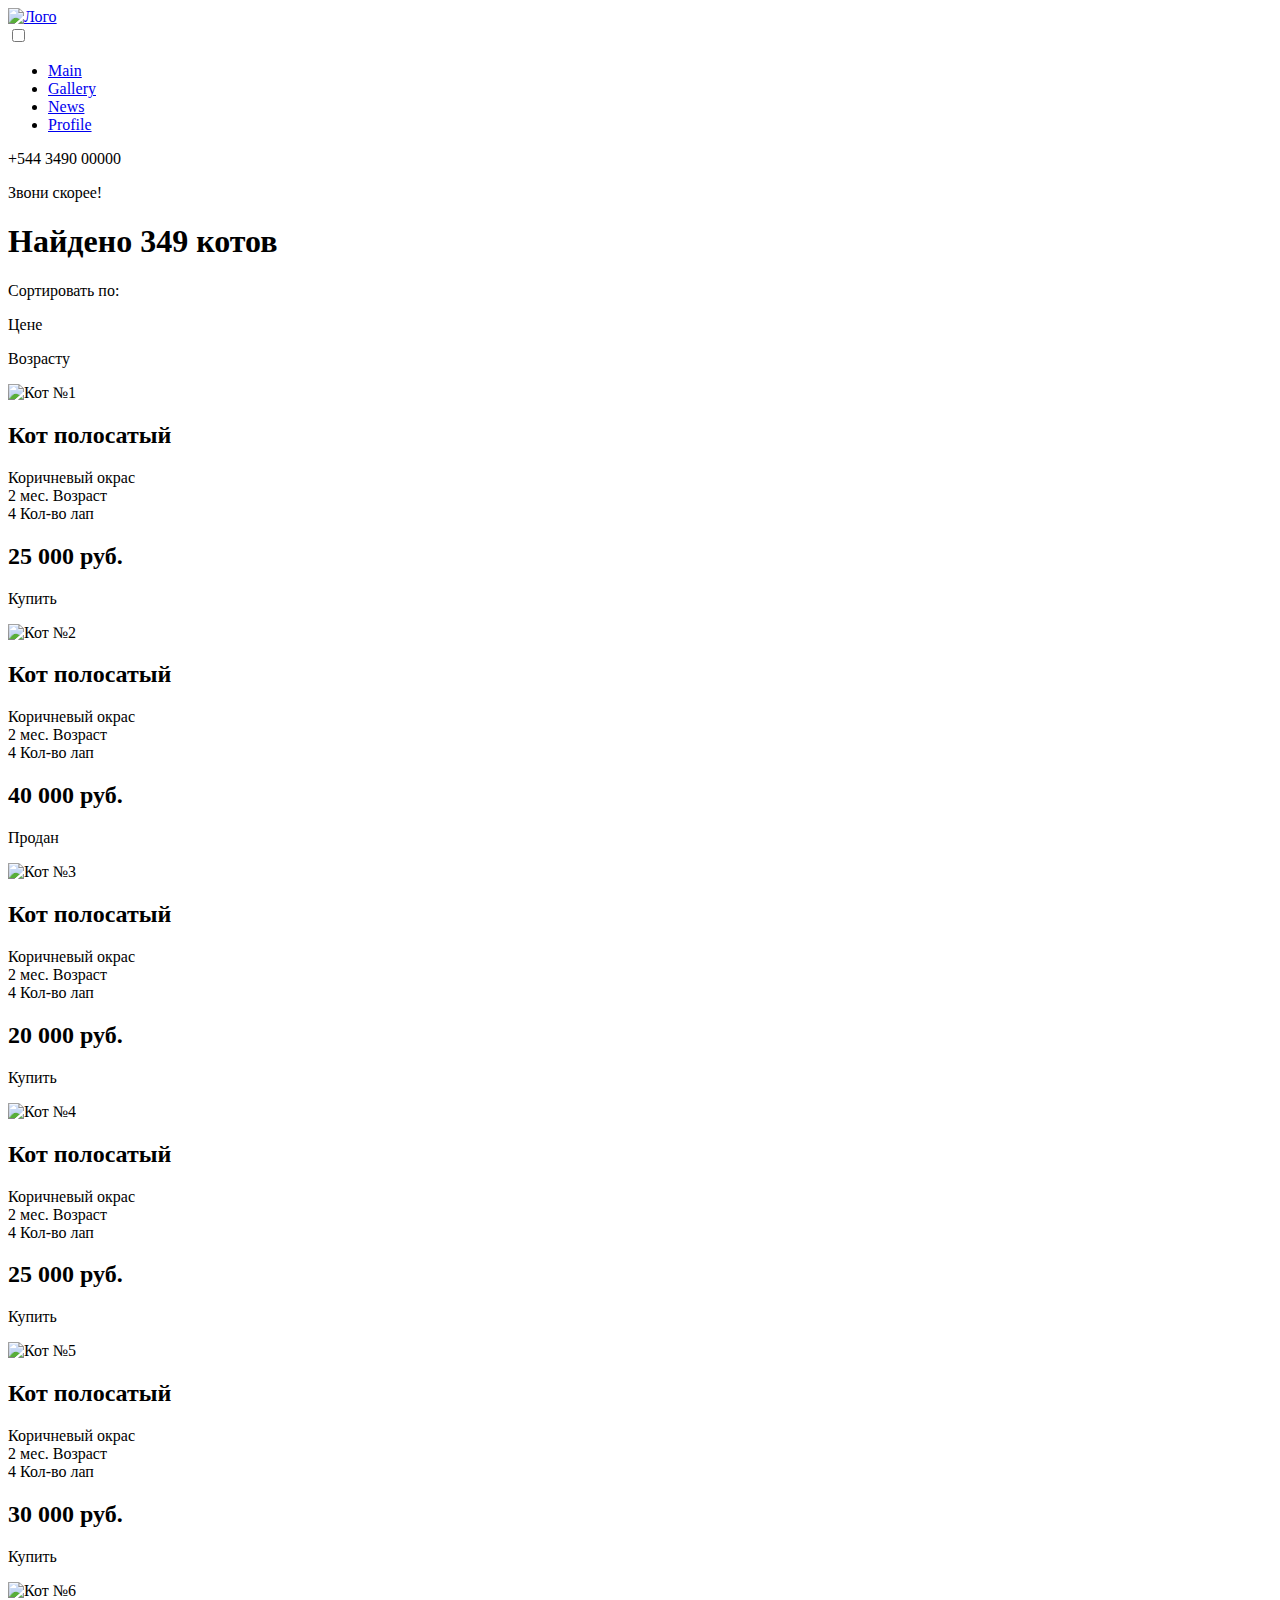
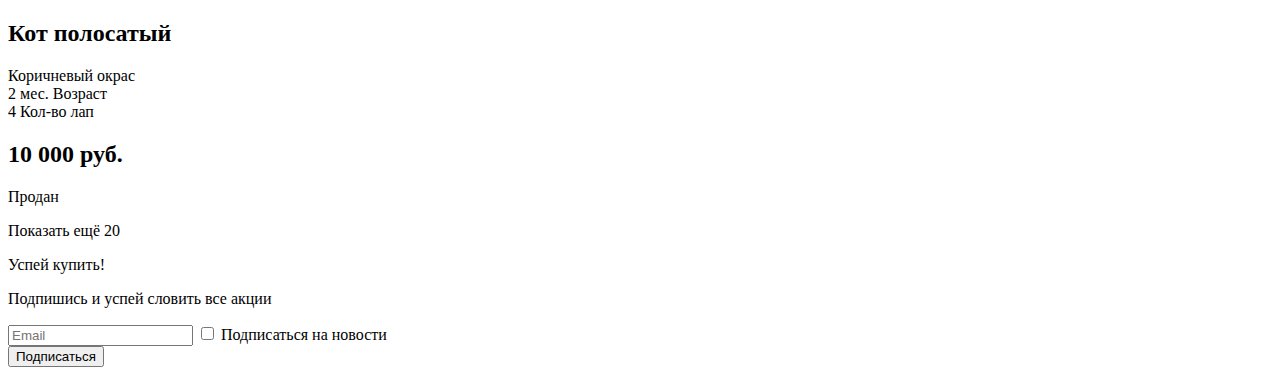
==== alef_test/index.html @ fe32ec83 "Feat: added new test project alef__test" ====
<!DOCTYPE html>
<html lang="en">
<head>
  <meta charset="UTF-8">
  <meta name="viewport" content="width=device-width, initial-scale=1.0, maximum-scale=1.0, user-scalable=0">
  <link rel="stylesheet" href="/css/reset.css">
  <link rel="stylesheet" href="/css/styles.css">
  <link href="https://fonts.googleapis.com/css2?family=Montserrat:wght@400;700&display=swap" rel="stylesheet">
  <title>Alef Test</title>
</head>
<body>
  <div class="container">
    <!----------------------- < Header > ------------------------>
    <header class="header">
      <div class="wrap">
        <!----------------------- < Header-top > ------------------------>
        <div class="header__top">
          <div class="logo">
            <a href="#" class="logo__url">
              <img src="/img/logo.svg" alt="Лого" class="logo__img">
            </a>
          </div>
          <!----------------------- < Меню > ------------------------>
          <nav class="menu">
            <!----------------------- < Бургер-меню > ------------------------>
            <input id="menu__toggle" type="checkbox" />
            <label class="menu__btn" for="menu__toggle">
              <span></span>
            </label>
            <!----------------------- </ Бургер-меню> ------------------------>
            <ul class="menu__list">
              <li><a href="#" class="menu__link">Main</a></li>
              <li><a href="#" class="menu__link">Gallery</a></li>
              <li><a href="#" class="menu__link">News</a></li>
              <li><a href="#" class="menu__link">Profile</a></li>
            </ul>
          </nav>
          <!----------------------- </ Меню > ------------------------>
          <!----------------------- < Блок с телефоном > ------------------------>
          <div class="phone">
            <p class="phone__number">+544 3490 00000</p>
            <p class="phone__title">Звони скорее!</p>
          </div>
          <!----------------------- </ Блок с телефоном > ------------------------>
        </div>
        <!----------------------- </ Header-top > ------------------------>
        <!----------------------- < Header-bottom > ------------------------>
        <div class="header__bottom">
          <h1 class="header__title">Найдено 349 котов</h1>
        </div>
        <!----------------------- </ Header-bottom > ------------------------>
      </div>
    </header>
    <!----------------------- </ Header > ------------------------>



    <!----------------------- < Main > ------------------------>
    <main class="main">
      <div class="wrap">
        <section class="section__main">
          <!----------------------- < Сортировка карточек > ------------------------>
          <div class="sort">
            <p class="sort__title">Сортировать по:</p>
            <p class="sort__price">Цене</p>
            <p class="sort__age">Возрасту</p>
          </div>
          <!----------------------- </ Сортировка карточек > ------------------------>
          <!----------------------- < Карточки - досье на котов > ------------------------>
          <div class="cards">
            <!----------------------- < Досье на кота №1 > ------------------------>
            <div class="cards__item">
              <div class="cards__content">
                <!----------------------- < Фото кота > ------------------------>
                <div class="cards__img cards__img_discount cards__img_selected">
                  <img src="/img/cat-1.png" alt="Кот №1" class="cards__img_1">
                </div>
                <!----------------------- </ Фото кота > ------------------------>
                <!----------------------- < Инфо о коте > ------------------------>
                <div class="cards__info">
                  <!----------------------- < Заголовок досье > ------------------------>
                  <div class="cards__title">
                    <h2>Кот полосатый</h2>
                  </div>
                  <!----------------------- </ Заголовок досье > ------------------------>
                  <!----------------------- < Характеристики кота > ------------------------>
                  <div class="feat">
                    <div class="feat__main">
                      <span class="feat__color">Коричневый</span>
                      <span class="feat__type-color">окрас</span>
                    </div>

                    <div class="feat__years">
                      <span class="feat__age">2 мес.</span>
                      <span class="feat__type-age">Возраст</span>
                    </div>

                    <div class="feat__feet">
                      <span class="feat__number">4</span>
                      <span class="feat__type-feet">Кол-во лап</span>
                    </div>
                  </div>
                  <!----------------------- </ Характеристики кота > ------------------------>
                  <!----------------------- < Сумма выкупа > ------------------------>
                  <div class="cards__price">
                    <h2 class="cards__price_value">25 000 руб.</h2>
                  </div>
                  <!----------------------- </ Сумма выкупа > ------------------------>
                </div>
                <!----------------------- </ Инфо о коте > ------------------------>
              </div>
              <!----------------------- < Кнопка "Выкупить" > ------------------------>
              <div class="cards__buy">
                <p class="cards__btn_buy">Купить</p>
              </div>
              <!----------------------- </ Кнопка "Выкупить > ------------------------>
            </div>
            <!----------------------- </ Досье на кота №1 > ------------------------>



            <!----------------------- < Досье на кота №2 > ------------------------>
            <div class="cards__item">
              <div class="cards__content">
                <!----------------------- < Фото кота > ------------------------>
                <div class="cards__img cards__img_unselected">
                  <img src="/img/cat-2.png" alt="Кот №2" class="cards__img_1">
                </div>
                <!----------------------- </ Фото кота > ------------------------>
                <!----------------------- < Инфо о коте > ------------------------>
                <div class="cards__info">
                  <!----------------------- < Заголовок досье > ------------------------>
                  <div class="cards__title">
                    <h2>Кот полосатый</h2>
                  </div>
                  <!----------------------- </ Заголовок досье > ------------------------>
                  <!----------------------- < Характеристики кота > ------------------------>
                  <div class="feat">
                    <div class="feat__main">
                      <span class="feat__color">Коричневый</span>
                      <span class="feat__type-color">окрас</span>
                    </div>

                    <div class="feat__years">
                      <span class="feat__age">2 мес.</span>
                      <span class="feat__type-age">Возраст</span>
                    </div>

                    <div class="feat__feet">
                      <span class="feat__number">4</span>
                      <span class="feat__type-feet">Кол-во лап</span>
                    </div>
                  </div>
                  <!----------------------- </ Характеристики кота > ------------------------>
                  <!----------------------- < Сумма выкупа > ------------------------>
                  <div class="cards__price">
                    <h2 class="cards__price_value">40 000 руб.</h2>
                  </div>
                  <!----------------------- </ Сумма выкупа > ------------------------>
                </div>
                <!----------------------- </ Инфо о коте > ------------------------>
              </div>
              <!----------------------- < Кнопка "Выкупить" > ------------------------>
              <div class="cards__buy cards__buy_sold">
                <p class="cards__btn_buy">Продан</p>
              </div>
              <!----------------------- </ Кнопка "Выкупить > ------------------------>
            </div>
            <!----------------------- </ Досье на кота №2 > ------------------------>



            <!----------------------- < Досье на кота №3 > ------------------------>
            <div class="cards__item">
              <div class="cards__content">
                <!----------------------- < Фото кота > ------------------------>
                <div class="cards__img cards__img_selected">
                  <img src="/img/cat-3.png" alt="Кот №3" class="cards__img_1">
                </div>
                <!----------------------- </ Фото кота > ------------------------>
                <!----------------------- < Инфо о коте > ------------------------>
                <div class="cards__info">
                  <!----------------------- < Заголовок досье > ------------------------>
                  <div class="cards__title">
                    <h2>Кот полосатый</h2>
                  </div>
                  <!----------------------- </ Заголовок досье > ------------------------>
                  <!----------------------- < Характеристики кота > ------------------------>
                  <div class="feat">
                    <div class="feat__main">
                      <span class="feat__color">Коричневый</span>
                      <span class="feat__type-color">окрас</span>
                    </div>

                    <div class="feat__years">
                      <span class="feat__age">2 мес.</span>
                      <span class="feat__type-age">Возраст</span>
                    </div>

                    <div class="feat__feet">
                      <span class="feat__number">4</span>
                      <span class="feat__type-feet">Кол-во лап</span>
                    </div>
                  </div>
                  <!----------------------- </ Характеристики кота > ------------------------>
                  <!----------------------- < Сумма выкупа > ------------------------>
                  <div class="cards__price">
                    <h2 class="cards__price_value">20 000 руб.</h2>
                  </div>
                  <!----------------------- </ Сумма выкупа > ------------------------>
                </div>
                <!----------------------- </ Инфо о коте > ------------------------>
              </div>
              <!----------------------- < Кнопка "Выкупить" > ------------------------>
              <div class="cards__buy">
                <p class="cards__btn_buy">Купить</p>
              </div>
              <!----------------------- </ Кнопка "Выкупить > ------------------------>
            </div>
            <!----------------------- </ Досье на кота №3 > ------------------------>



            <!----------------------- < Досье на кота №4 > ------------------------>
            <div class="cards__item">
              <div class="cards__content">
                <!----------------------- < Фото кота > ------------------------>
                <div class="cards__img cards__img_selected">
                  <img src="/img/cat-4.png" alt="Кот №4" class="cards__img_1">
                </div>
                <!----------------------- </ Фото кота > ------------------------>
                <!----------------------- < Инфо о коте > ------------------------>
                <div class="cards__info">
                  <!----------------------- < Заголовок досье > ------------------------>
                  <div class="cards__title">
                    <h2>Кот полосатый</h2>
                  </div>
                  <!----------------------- </ Заголовок досье > ------------------------>
                  <!----------------------- < Характеристики кота > ------------------------>
                  <div class="feat">
                    <div class="feat__main">
                      <span class="feat__color">Коричневый</span>
                      <span class="feat__type-color">окрас</span>
                    </div>

                    <div class="feat__years">
                      <span class="feat__age">2 мес.</span>
                      <span class="feat__type-age">Возраст</span>
                    </div>

                    <div class="feat__feet">
                      <span class="feat__number">4</span>
                      <span class="feat__type-feet">Кол-во лап</span>
                    </div>
                  </div>
                  <!----------------------- </ Характеристики кота > ------------------------>
                  <!----------------------- < Сумма выкупа > ------------------------>
                  <div class="cards__price">
                    <h2 class="cards__price_value">25 000 руб.</h2>
                  </div>
                  <!----------------------- </ Сумма выкупа > ------------------------>
                </div>
                <!----------------------- </ Инфо о коте > ------------------------>
              </div>
              <!----------------------- < Кнопка "Выкупить" > ------------------------>
              <div class="cards__buy">
                <p class="cards__btn_buy">Купить</p>
              </div>
              <!----------------------- </ Кнопка "Выкупить > ------------------------>
            </div>
            <!----------------------- </ Досье на кота №4 > ------------------------>



            <!----------------------- < Досье на кота №5 > ------------------------>
            <div class="cards__item">
              <div class="cards__content">
                <!----------------------- < Фото кота > ------------------------>
                <div class="cards__img cards__img_discount cards__img_unselected">
                  <img src="/img/cat-5.png" alt="Кот №5" class="cards__img_1">
                </div>
                <!----------------------- </ Фото кота > ------------------------>
                <!----------------------- < Инфо о коте > ------------------------>
                <div class="cards__info">
                  <!----------------------- < Заголовок досье > ------------------------>
                  <div class="cards__title">
                    <h2>Кот полосатый</h2>
                  </div>
                  <!----------------------- </ Заголовок досье > ------------------------>
                  <!----------------------- < Характеристики кота > ------------------------>
                  <div class="feat">
                    <div class="feat__main">
                      <span class="feat__color">Коричневый</span>
                      <span class="feat__type-color">окрас</span>
                    </div>

                    <div class="feat__years">
                      <span class="feat__age">2 мес.</span>
                      <span class="feat__type-age">Возраст</span>
                    </div>

                    <div class="feat__feet">
                      <span class="feat__number">4</span>
                      <span class="feat__type-feet">Кол-во лап</span>
                    </div>
                  </div>
                  <!----------------------- </ Характеристики кота > ------------------------>
                  <!----------------------- < Сумма выкупа > ------------------------>
                  <div class="cards__price">
                    <h2 class="cards__price_value">30 000 руб.</h2>
                  </div>
                  <!----------------------- </ Сумма выкупа > ------------------------>
                </div>
                <!----------------------- </ Инфо о коте > ------------------------>
              </div>
              <!----------------------- < Кнопка "Выкупить" > ------------------------>
              <div class="cards__buy">
                <p class="cards__btn_buy">Купить</p>
              </div>
              <!----------------------- </ Кнопка "Выкупить > ------------------------>
            </div>
            <!----------------------- </ Досье на кота №5 > ------------------------>



            <!----------------------- < Досье на кота №6 > ------------------------>
            <div class="cards__item">
              <div class="cards__content">
                <!----------------------- < Фото кота > ------------------------>
                <div class="cards__img cards__img_unselected">
                  <img src="/img/cat-6.png" alt="Кот №6" class="cards__img_1">
                </div>
                <!----------------------- </ Фото кота > ------------------------>
                <!----------------------- < Инфо о коте > ------------------------>
                <div class="cards__info">
                  <!----------------------- < Заголовок досье > ------------------------>
                  <div class="cards__title">
                    <h2>Кот полосатый</h2>
                  </div>
                  <!----------------------- </ Заголовок досье > ------------------------>
                  <!----------------------- < Характеристики кота > ------------------------>
                  <div class="feat">
                    <div class="feat__main">
                      <span class="feat__color">Коричневый</span>
                      <span class="feat__type-color">окрас</span>
                    </div>

                    <div class="feat__years">
                      <span class="feat__age">2 мес.</span>
                      <span class="feat__type-age">Возраст</span>
                    </div>

                    <div class="feat__feet">
                      <span class="feat__number">4</span>
                      <span class="feat__type-feet">Кол-во лап</span>
                    </div>
                  </div>
                  <!----------------------- </ Характеристики кота > ------------------------>
                  <!----------------------- < Сумма выкупа > ------------------------>
                  <div class="cards__price">
                    <h2 class="cards__price_value">10 000 руб.</h2>
                  </div>
                  <!----------------------- </ Сумма выкупа > ------------------------>
                </div>
                <!----------------------- </ Инфо о коте > ------------------------>
              </div>
              <!----------------------- < Кнопка "Выкупить" > ------------------------>
              <div class="cards__buy cards__buy_sold">
                <p class="cards__btn_buy">Продан</p>
              </div>
              <!----------------------- </ Кнопка "Выкупить > ------------------------>
            </div>
            <!----------------------- </ Досье на кота №6 > ------------------------>
          </div>
          <!----------------------- </ Карточки - досье на котов > ------------------------>
          <!----------------------- < Кнопка "Показать ещё 20" > ------------------------>
          <div class="cards__show">
            <span class="cards__show_more btn">Показать ещё 20</span>
          </div>
          <!----------------------- </ Кнопка "Показать ещё 20" > ------------------------>
        </section>
      </div>
    </main>
    <!----------------------- </ Main > ------------------------>



    <!----------------------- < Footer > ------------------------>
    <footer class="footer">
      <div class="wrap">
        <div class="footer__main">
          <!----------------------- < Текстовка футера > ------------------------>
          <div class="footer__text">
            <p class="footer__title">Успей купить!</p>
            <p class="footer__subtitle">Подпишись и успей словить все акции</p>
          </div>
          <!----------------------- </ Текстовка футера > ------------------------>

          <!----------------------- < Подписка > ------------------------>
          <div class="footer__subscribe">
            <!----------------------- < Форма подписки > ------------------------>
            <form class="footer__email">
              <!----------------------- < Поле ввода email > ------------------------>
              <div class="email__field">
                <input type="email" class="email__input btn" maxlength="100" pattern="^([0-9a-zA-Z]([-.\w]*[0-9a-zA-Z])*@([0-9a-zA-Z][-\w]*[0-9a-zA-Z]\.)+[a-zA-Z]{2,9})$" placeholder="Email" required >
                <!----------------------- < Подписаться на новости - checkbox > ------------------------>
                <input type="checkbox" class="email__field_input" name="checkbox_subscribe" id="checkbox_subscribe">
                <label for="checkbox_subscribe" class="email__field_label">Подписаться на новости</label>
                <!----------------------- </ Подписаться на новости - checkbox > ------------------------>
              </div>
              <!----------------------- </ Поле ввода email > ------------------------>
              <!----------------------- < Кнопка подписки > ------------------------>
              <div class="footer__button">
                <input type="submit" class="footer__button_subscribe btn" value="Подписаться">
              </div>
              <!----------------------- </ Кнопка подписки > ------------------------>
            </form>
            <!----------------------- </ Форма подписки > ------------------------>
          </div>
          <!----------------------- </ Подписка > ------------------------>
        </div>
      </div>
    </footer>
    <!----------------------- </ Footer > ------------------------>

    <!----------------------- < Кнопка наверх > ------------------------>
    <div class="scrollup"></div>
    <!----------------------- </ Кнопка наверх > ------------------------>
  </div>

  <script src="/script.js"></script>
</body>
</html>
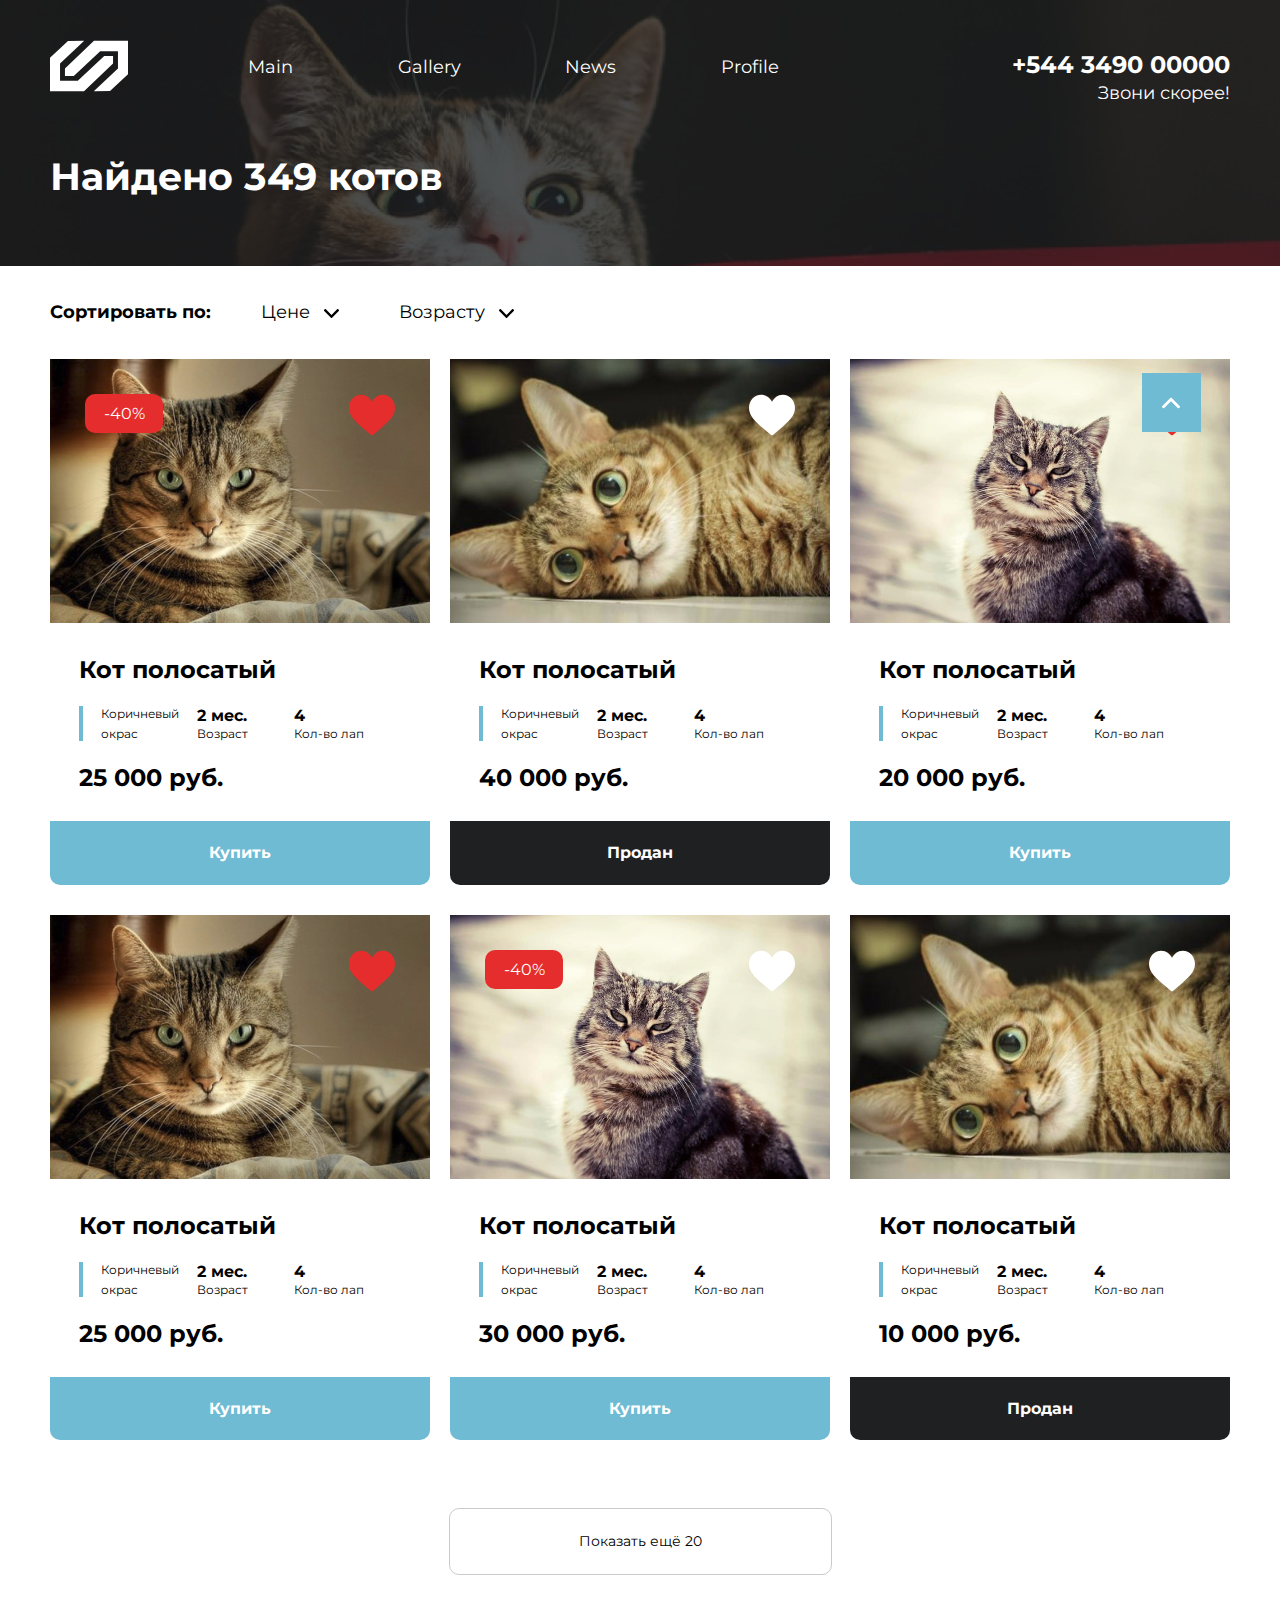
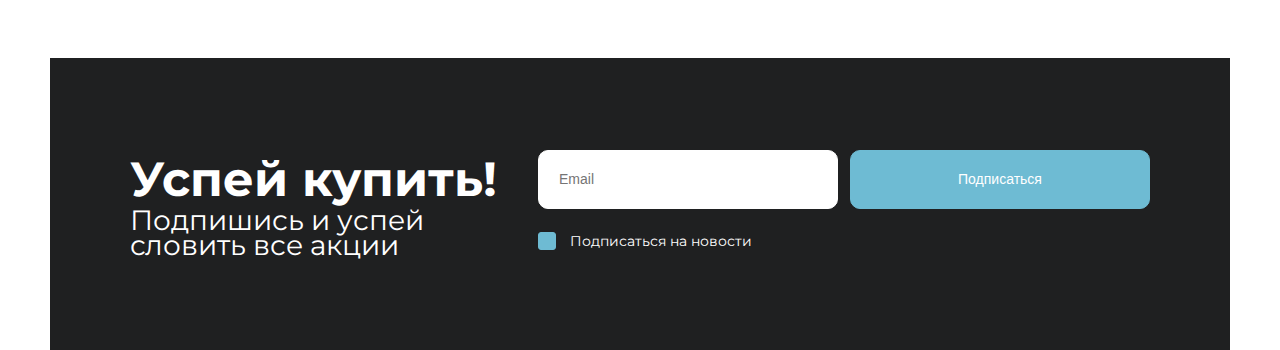
==== commit 0f7ac9a5: "Fix: changed paths in html and css in alef_test" ====
--- a/alef_test/index.html
+++ b/alef_test/index.html
@@ -1,10 +1,10 @@
 <!DOCTYPE html>
-<html lang="en">
+<html lang="ru">
 <head>
   <meta charset="UTF-8">
-  <meta name="viewport" content="width=device-width, initial-scale=1.0, maximum-scale=1.0, user-scalable=0">
-  <link rel="stylesheet" href="/css/reset.css">
-  <link rel="stylesheet" href="/css/styles.css">
+  <meta name="viewport" content="width=device-width, initial-scale=1.0">
+  <link rel="stylesheet" href="./css/reset.css">
+  <link rel="stylesheet" href="./css/styles.css">
   <link href="https://fonts.googleapis.com/css2?family=Montserrat:wght@400;700&display=swap" rel="stylesheet">
   <title>Alef Test</title>
 </head>
@@ -17,7 +17,7 @@
         <div class="header__top">
           <div class="logo">
             <a href="#" class="logo__url">
-              <img src="/img/logo.svg" alt="Лого" class="logo__img">
+              <img src="./img/logo.svg" alt="Лого" class="logo__img">
             </a>
           </div>
           <!----------------------- < Меню > ------------------------>
@@ -73,7 +73,7 @@
               <div class="cards__content">
                 <!----------------------- < Фото кота > ------------------------>
                 <div class="cards__img cards__img_discount cards__img_selected">
-                  <img src="/img/cat-1.png" alt="Кот №1" class="cards__img_1">
+                  <img src="./img/cat-1.png" alt="Кот №1" class="cards__img_1">
                 </div>
                 <!----------------------- </ Фото кота > ------------------------>
                 <!----------------------- < Инфо о коте > ------------------------>
@@ -124,7 +124,7 @@
               <div class="cards__content">
                 <!----------------------- < Фото кота > ------------------------>
                 <div class="cards__img cards__img_unselected">
-                  <img src="/img/cat-2.png" alt="Кот №2" class="cards__img_1">
+                  <img src="./img/cat-2.png" alt="Кот №2" class="cards__img_1">
                 </div>
                 <!----------------------- </ Фото кота > ------------------------>
                 <!----------------------- < Инфо о коте > ------------------------>
@@ -175,7 +175,7 @@
               <div class="cards__content">
                 <!----------------------- < Фото кота > ------------------------>
                 <div class="cards__img cards__img_selected">
-                  <img src="/img/cat-3.png" alt="Кот №3" class="cards__img_1">
+                  <img src="./img/cat-3.png" alt="Кот №3" class="cards__img_1">
                 </div>
                 <!----------------------- </ Фото кота > ------------------------>
                 <!----------------------- < Инфо о коте > ------------------------>
@@ -226,7 +226,7 @@
               <div class="cards__content">
                 <!----------------------- < Фото кота > ------------------------>
                 <div class="cards__img cards__img_selected">
-                  <img src="/img/cat-4.png" alt="Кот №4" class="cards__img_1">
+                  <img src="./img/cat-4.png" alt="Кот №4" class="cards__img_1">
                 </div>
                 <!----------------------- </ Фото кота > ------------------------>
                 <!----------------------- < Инфо о коте > ------------------------>
@@ -277,7 +277,7 @@
               <div class="cards__content">
                 <!----------------------- < Фото кота > ------------------------>
                 <div class="cards__img cards__img_discount cards__img_unselected">
-                  <img src="/img/cat-5.png" alt="Кот №5" class="cards__img_1">
+                  <img src="./img/cat-5.png" alt="Кот №5" class="cards__img_1">
                 </div>
                 <!----------------------- </ Фото кота > ------------------------>
                 <!----------------------- < Инфо о коте > ------------------------>
@@ -328,7 +328,7 @@
               <div class="cards__content">
                 <!----------------------- < Фото кота > ------------------------>
                 <div class="cards__img cards__img_unselected">
-                  <img src="/img/cat-6.png" alt="Кот №6" class="cards__img_1">
+                  <img src="./img/cat-6.png" alt="Кот №6" class="cards__img_1">
                 </div>
                 <!----------------------- </ Фото кота > ------------------------>
                 <!----------------------- < Инфо о коте > ------------------------>
@@ -428,6 +428,6 @@
     <!----------------------- </ Кнопка наверх > ------------------------>
   </div>
 
-  <script src="/script.js"></script>
+  <script src="./script.js"></script>
 </body>
 </html>--- a/alef_test/css/styles.css
+++ b/alef_test/css/styles.css
@@ -0,0 +1,1241 @@
+*, *::before, *::after {
+  margin: 0;
+  padding: 0;
+  -webkit-box-sizing: border-box;
+          box-sizing: border-box;
+}
+
+body {
+  font-family: "Montserrat", Helvetica, sans-serif;
+  font-weight: 400;
+  position: relative;
+}
+
+a {
+  text-decoration: none;
+}
+
+img {
+  max-width: 100%;
+}
+
+h2 {
+  font-weight: 700;
+  line-height: 29px;
+  font-size: 24px;
+}
+
+@media (max-width: 480px) {
+  h2 {
+    font-size: 18px;
+  }
+}
+
+@media (max-width: 340px) {
+  h2 {
+    font-size: 14px;
+  }
+}
+
+.btn {
+  border-radius: 10px;
+  line-height: 17px;
+  font-size: 14px;
+}
+
+@media (max-width: 340px) {
+  .btn {
+    border-radius: 5px;
+  }
+}
+
+.container, .wrap, .cards__info {
+  margin: 0 auto;
+}
+
+.feat__main, .feat__years, .feat__feet {
+  -webkit-box-flex: 0;
+      -ms-flex: 0 1 30%;
+          flex: 0 1 30%;
+}
+
+.container {
+  max-width: 1280px;
+}
+
+.wrap {
+  max-width: 1180px;
+}
+
+@media (max-width: 1200px) {
+  .wrap {
+    max-width: 850px;
+  }
+}
+
+@media (max-width: 900px) {
+  .wrap {
+    max-width: 600px;
+  }
+}
+
+@media (max-width: 630px) {
+  .wrap {
+    max-width: 400px;
+  }
+}
+
+@media (max-width: 480px) {
+  .wrap {
+    max-width: 300px;
+  }
+}
+
+@media (max-width: 340px) {
+  .wrap {
+    max-width: 250px;
+  }
+}
+
+@media (max-width: 280px) {
+  .wrap {
+    max-width: 200px;
+  }
+}
+
+.header {
+  color: #fff;
+  background: url("../img/header.png") no-repeat top center;
+  background-size: cover;
+  position: relative;
+}
+
+.header .wrap {
+  position: relative;
+  z-index: 3;
+}
+
+.header__top {
+  padding-top: 40px;
+  display: -webkit-box;
+  display: -ms-flexbox;
+  display: flex;
+  -ms-flex-wrap: wrap;
+      flex-wrap: wrap;
+  margin-bottom: 50px;
+}
+
+.header__top .menu {
+  font-size: 18px;
+  -webkit-box-flex: 0;
+      -ms-flex: 0 1 45%;
+          flex: 0 1 45%;
+  margin-left: 120px;
+  position: relative;
+}
+
+@media (max-width: 900px) {
+  .header__top .menu {
+    margin-left: auto;
+  }
+}
+
+.header__top .menu #menu__toggle {
+  opacity: 0;
+}
+
+.header__top .menu #menu__toggle:checked ~ .menu__btn > span {
+  -webkit-transform: rotate(45deg);
+          transform: rotate(45deg);
+}
+
+.header__top .menu #menu__toggle:checked ~ .menu__btn > span::before {
+  top: 0;
+  -webkit-transform: rotate(0);
+          transform: rotate(0);
+}
+
+.header__top .menu #menu__toggle:checked ~ .menu__btn > span::after {
+  top: 0;
+  -webkit-transform: rotate(90deg);
+          transform: rotate(90deg);
+}
+
+.header__top .menu #menu__toggle:checked ~ .menu__list {
+  right: 0;
+}
+
+.header__top .menu__btn {
+  display: none;
+  -webkit-box-align: center;
+      -ms-flex-align: center;
+          align-items: center;
+  position: fixed;
+  top: 30px;
+  right: 30px;
+  width: 26px;
+  height: 26px;
+  cursor: pointer;
+  z-index: 1;
+}
+
+@media (max-width: 900px) {
+  .header__top .menu__btn {
+    display: -webkit-box;
+    display: -ms-flexbox;
+    display: flex;
+  }
+}
+
+.header__top .menu__btn > span,
+.header__top .menu__btn > span::before,
+.header__top .menu__btn > span::after {
+  display: block;
+  position: absolute;
+  width: 100%;
+  height: 2px;
+  background-color: #fff;
+  -webkit-transition-duration: .25s;
+          transition-duration: .25s;
+}
+
+.header__top .menu__btn > span::before {
+  content: '';
+  top: -8px;
+}
+
+.header__top .menu__btn > span::after {
+  content: '';
+  top: 8px;
+}
+
+.header__top .menu__list {
+  display: -webkit-box;
+  display: -ms-flexbox;
+  display: flex;
+  -webkit-box-pack: justify;
+      -ms-flex-pack: justify;
+          justify-content: space-between;
+}
+
+@media (max-width: 900px) {
+  .header__top .menu__list {
+    -webkit-box-orient: vertical;
+    -webkit-box-direction: normal;
+        -ms-flex-direction: column;
+            flex-direction: column;
+    -webkit-box-pack: start;
+        -ms-flex-pack: start;
+            justify-content: start;
+    text-align: center;
+    position: fixed;
+    top: 0;
+    right: -100%;
+    width: 100%;
+    height: 100%;
+    margin: 0 auto;
+    padding: 80px 0;
+    background-color: #1F2021;
+    -webkit-box-shadow: 1px 0px 6px rgba(0, 0, 0, 0.2);
+            box-shadow: 1px 0px 6px rgba(0, 0, 0, 0.2);
+    -webkit-transition-duration: .25s;
+            transition-duration: .25s;
+  }
+}
+
+@media (max-width: 900px) {
+  .header__top .menu__link {
+    display: block;
+    padding: 24px;
+    color: #fff;
+    font-size: 20px;
+    font-weight: 600;
+    text-decoration: none;
+    -webkit-transition-duration: .25s;
+            transition-duration: .25s;
+  }
+}
+
+.header__top .menu__link:hover {
+  color: #000;
+  background-color: #CFD8DC;
+}
+
+.header__top .phone {
+  margin-left: auto;
+  text-align: right;
+  padding-top: 10px;
+}
+
+@media (max-width: 900px) {
+  .header__top .phone {
+    margin-left: 0;
+  }
+}
+
+@media (max-width: 767px) {
+  .header__top .phone {
+    position: absolute;
+    top: 70%;
+    left: 0;
+    z-index: -1;
+  }
+}
+
+.header__top .phone__number {
+  font-weight: 700;
+  font-size: 24px;
+  line-height: 29px;
+  margin-bottom: 3px;
+}
+
+@media (max-width: 767px) {
+  .header__top .phone__number {
+    font-size: 18px;
+    line-height: 16px;
+  }
+}
+
+@media (max-width: 340px) {
+  .header__top .phone__number {
+    font-size: 16px;
+  }
+}
+
+.header__top .phone__title {
+  font-size: 18px;
+  line-height: 22px;
+}
+
+@media (max-width: 767px) {
+  .header__top .phone__title {
+    font-size: 12px;
+  }
+}
+
+@media (max-width: 767px) {
+  .header__top {
+    margin-bottom: 20px;
+  }
+}
+
+.header__bottom {
+  font-weight: 700;
+  font-size: 38px;
+  line-height: 46px;
+  padding-bottom: 66px;
+}
+
+@media (max-width: 767px) {
+  .header__bottom {
+    font-size: 24px;
+    line-height: 23px;
+  }
+}
+
+@media (max-width: 340px) {
+  .header__bottom {
+    font-size: 20px;
+  }
+}
+
+@media (max-width: 280px) {
+  .header__bottom {
+    font-size: 18px;
+    line-height: 14px;
+  }
+}
+
+.header::before {
+  content: '';
+  display: block;
+  position: absolute;
+  width: 100%;
+  height: 100%;
+  top: 0;
+  left: 0;
+  background: url("../img/header_background.png") no-repeat top center;
+  background-size: cover;
+  z-index: 1;
+}
+
+.section__main {
+  margin-bottom: 83px;
+}
+
+.cards {
+  display: -webkit-box;
+  display: -ms-flexbox;
+  display: flex;
+  -ms-flex-wrap: wrap;
+      flex-wrap: wrap;
+  -webkit-box-pack: justify;
+      -ms-flex-pack: justify;
+          justify-content: space-between;
+  margin-bottom: 38px;
+}
+
+.cards__show {
+  display: -webkit-box;
+  display: -ms-flexbox;
+  display: flex;
+  -webkit-box-pack: center;
+      -ms-flex-pack: center;
+          justify-content: center;
+}
+
+.cards__show_more {
+  text-align: center;
+  border: 1px solid #cacaca;
+  padding: 24px 129px;
+  cursor: pointer;
+}
+
+@media (max-width: 480px) {
+  .cards__show_more {
+    padding: 20px 50px;
+  }
+}
+
+@media (max-width: 340px) {
+  .cards__show_more {
+    padding: 14px 20px;
+    font-size: 12px;
+  }
+}
+
+.cards__show_more:hover {
+  color: #6EBBD3;
+}
+
+.cards__show_more:active {
+  color: orangered;
+}
+
+.cards__show_more:visited {
+  color: darkorange;
+}
+
+.cards__item {
+  min-width: 380px;
+  margin-bottom: 30px;
+}
+
+@media (max-width: 900px) {
+  .cards__item {
+    margin: 0 auto 30px;
+  }
+}
+
+@media (max-width: 480px) {
+  .cards__item {
+    min-width: 200px;
+  }
+}
+
+@media (min-width: 342px) {
+  .cards__item {
+    min-width: 300px;
+  }
+}
+
+.cards__content {
+  position: relative;
+}
+
+.cards__img {
+  margin-bottom: 29px;
+  position: relative;
+}
+
+.cards__img_discount {
+  position: relative;
+}
+
+.cards__img_discount:before {
+  content: '-40%';
+  text-align: center;
+  padding: 10px;
+  font-size: 16px;
+  line-height: 19.5px;
+  color: #fff;
+  background-color: #E52D2D;
+  border-radius: 10px;
+  position: absolute;
+  width: 78px;
+  height: 39px;
+  top: 35px;
+  left: 35px;
+}
+
+@media (max-width: 480px) {
+  .cards__img_discount:before {
+    width: 68px;
+    height: 29px;
+    top: 20px;
+    left: 20px;
+    font-size: 12px;
+    line-height: 10px;
+  }
+}
+
+@media (max-width: 340px) {
+  .cards__img_discount:before {
+    width: 48px;
+    height: 19px;
+    line-height: 0px;
+  }
+}
+
+.cards__img_selected:after {
+  content: url("../img/heart.svg");
+  position: absolute;
+  width: 46px;
+  height: 42px;
+  top: 35px;
+  right: 35px;
+  cursor: pointer;
+}
+
+@media (max-width: 480px) {
+  .cards__img_selected:after {
+    content: url("../img/heart-min.svg");
+    width: 36px;
+    height: 32px;
+    top: 20px;
+    right: 20px;
+  }
+}
+
+@media (max-width: 340px) {
+  .cards__img_selected:after {
+    content: url("../img/heart-micro.svg");
+    width: 26px;
+    height: 22px;
+  }
+}
+
+.cards__img_unselected:after {
+  content: url("../img/heart-white.svg");
+  position: absolute;
+  width: 46px;
+  height: 42px;
+  top: 35px;
+  right: 35px;
+  cursor: pointer;
+}
+
+@media (max-width: 480px) {
+  .cards__img_unselected:after {
+    content: url("../img/heart-white-min.svg");
+    width: 36px;
+    height: 32px;
+    top: 20px;
+    right: 20px;
+  }
+}
+
+@media (max-width: 340px) {
+  .cards__img_unselected:after {
+    content: url("../img/heart-white-micro.svg");
+    width: 26px;
+    height: 22px;
+  }
+}
+
+.cards__info {
+  margin: 0 29px;
+}
+
+@media (max-width: 480px) {
+  .cards__info {
+    margin: 0 15px;
+  }
+}
+
+@media (max-width: 340px) {
+  .cards__info {
+    margin: 0 5px;
+  }
+}
+
+.cards__title {
+  margin-bottom: 22px;
+}
+
+.cards__price {
+  margin-bottom: 29px;
+}
+
+.cards__buy {
+  text-align: center;
+  color: #fff;
+  padding: 22px 55px;
+  background-color: #6EBBD3;
+  font-weight: 700;
+  line-height: 19.5px;
+  border-radius: 0px 0px 10px 10px;
+  cursor: pointer;
+  font-size: 16px;
+}
+
+@media (max-width: 340px) {
+  .cards__buy {
+    padding: 14px 55px;
+  }
+}
+
+@media (max-width: 280px) {
+  .cards__buy {
+    font-size: 14px;
+    padding: 15px;
+  }
+}
+
+.cards__buy_sold {
+  background-color: #1F2021;
+}
+
+.cards__btn_buy {
+  -webkit-user-select: none;
+     -moz-user-select: none;
+      -ms-user-select: none;
+          user-select: none;
+}
+
+.cards__btn_buy:hover {
+  font-size: 18px;
+}
+
+.cards__btn_buy:active {
+  color: orangered;
+}
+
+.cards__btn_buy:visited {
+  color: darkorange;
+}
+
+.sort {
+  display: -webkit-box;
+  display: -ms-flexbox;
+  display: flex;
+  padding-top: 37px;
+  font-size: 18px;
+  margin-bottom: 38px;
+}
+
+@media (max-width: 630px) {
+  .sort {
+    font-size: 14px;
+  }
+}
+
+@media (max-width: 480px) {
+  .sort {
+    -webkit-box-orient: vertical;
+    -webkit-box-direction: normal;
+        -ms-flex-direction: column;
+            flex-direction: column;
+  }
+}
+
+.sort__title {
+  font-weight: 700;
+}
+
+.sort__price {
+  margin-left: 50px;
+  cursor: pointer;
+  -webkit-user-select: none;
+     -moz-user-select: none;
+      -ms-user-select: none;
+          user-select: none;
+}
+
+@media (max-width: 630px) {
+  .sort__price {
+    margin-left: 20px;
+  }
+}
+
+@media (max-width: 480px) {
+  .sort__price {
+    margin-left: 0px;
+    margin-top: 10px;
+  }
+}
+
+.sort__price:after {
+  content: url("../img/arrow_down.svg");
+  margin-left: 14px;
+  cursor: pointer;
+}
+
+@media (max-width: 630px) {
+  .sort__price:after {
+    content: url("../img/arrow_down_min.svg");
+  }
+}
+
+@media (max-width: 480px) {
+  .sort__price:after {
+    content: url("../img/arrow_down_micro.svg");
+    margin-left: 3px;
+  }
+}
+
+.sort__age {
+  margin-left: 60px;
+  cursor: pointer;
+  -webkit-user-select: none;
+     -moz-user-select: none;
+      -ms-user-select: none;
+          user-select: none;
+}
+
+@media (max-width: 630px) {
+  .sort__age {
+    margin-left: 30px;
+  }
+}
+
+@media (max-width: 480px) {
+  .sort__age {
+    margin-left: 0px;
+    margin-top: 10px;
+  }
+}
+
+.sort__age:after {
+  content: url("../img/arrow_down.svg");
+  margin-left: 14px;
+  cursor: pointer;
+}
+
+@media (max-width: 630px) {
+  .sort__age:after {
+    content: url("../img/arrow_down_min.svg");
+  }
+}
+
+@media (max-width: 480px) {
+  .sort__age:after {
+    content: url("../img/arrow_down_micro.svg");
+    margin-left: 3px;
+  }
+}
+
+.feat {
+  margin-bottom: 22px;
+  font-size: 12px;
+  line-height: 15px;
+  display: -webkit-box;
+  display: -ms-flexbox;
+  display: flex;
+}
+
+@media (max-width: 280px) {
+  .feat {
+    -webkit-box-orient: vertical;
+    -webkit-box-direction: normal;
+        -ms-flex-direction: column;
+            flex-direction: column;
+  }
+}
+
+.feat__main {
+  display: -webkit-box;
+  display: -ms-flexbox;
+  display: flex;
+  -webkit-box-orient: vertical;
+  -webkit-box-direction: normal;
+      -ms-flex-direction: column;
+          flex-direction: column;
+  -webkit-box-pack: justify;
+      -ms-flex-pack: justify;
+          justify-content: space-between;
+  border-left: 4px solid #6EBBD3;
+  padding: 0 18px;
+}
+
+@media (max-width: 340px) {
+  .feat__main {
+    padding: 0 10px 0 5px;
+  }
+}
+
+@media (max-width: 280px) {
+  .feat__main {
+    padding: 0 10px 0 10px;
+  }
+}
+
+.feat__years {
+  display: -webkit-box;
+  display: -ms-flexbox;
+  display: flex;
+  -webkit-box-orient: vertical;
+  -webkit-box-direction: normal;
+      -ms-flex-direction: column;
+          flex-direction: column;
+}
+
+@media (max-width: 280px) {
+  .feat__years {
+    margin-top: 10px;
+    padding: 0 10px 0 14px;
+  }
+}
+
+.feat__age {
+  font-weight: 700;
+  font-size: 16px;
+  line-height: 20px;
+}
+
+@media (max-width: 340px) {
+  .feat__age {
+    font-size: 14px;
+  }
+}
+
+.feat__feet {
+  display: -webkit-box;
+  display: -ms-flexbox;
+  display: flex;
+  -webkit-box-orient: vertical;
+  -webkit-box-direction: normal;
+      -ms-flex-direction: column;
+          flex-direction: column;
+}
+
+@media (max-width: 280px) {
+  .feat__feet {
+    margin-top: 10px;
+    padding: 0 10px 0 14px;
+  }
+}
+
+.feat__number {
+  font-weight: 700;
+  font-size: 16px;
+  line-height: 20px;
+}
+
+@media (max-width: 340px) {
+  .feat__number {
+    font-size: 14px;
+  }
+}
+
+.footer {
+  position: relative;
+}
+
+.footer__main {
+  display: -webkit-box;
+  display: -ms-flexbox;
+  display: flex;
+  -webkit-box-pack: justify;
+      -ms-flex-pack: justify;
+          justify-content: space-between;
+  background-color: #1F2021;
+  color: #fff;
+  padding: 92px 80px;
+}
+
+@media (max-width: 900px) {
+  .footer__main {
+    -webkit-box-orient: vertical;
+    -webkit-box-direction: normal;
+        -ms-flex-direction: column;
+            flex-direction: column;
+    padding: 40px;
+  }
+}
+
+.footer__text {
+  display: -webkit-box;
+  display: -ms-flexbox;
+  display: flex;
+  -webkit-box-orient: vertical;
+  -webkit-box-direction: normal;
+      -ms-flex-direction: column;
+          flex-direction: column;
+  -webkit-box-pack: justify;
+      -ms-flex-pack: justify;
+          justify-content: space-between;
+  -webkit-box-flex: 0;
+      -ms-flex: 0 1 36%;
+          flex: 0 1 36%;
+}
+
+.footer__title {
+  font-size: 48px;
+  line-height: 58px;
+  font-weight: 700;
+}
+
+@media (max-width: 1200px) {
+  .footer__title {
+    font-size: 24px;
+    line-height: 48px;
+  }
+}
+
+@media (max-width: 340px) {
+  .footer__title {
+    font-size: 18px;
+    line-height: 24px;
+    margin-bottom: 10px;
+  }
+}
+
+.footer__subtitle {
+  font-size: 28px;
+  line-height: 25px;
+  margin-left: auto;
+}
+
+@media (max-width: 1200px) {
+  .footer__subtitle {
+    font-size: 16px;
+    line-height: 20px;
+  }
+}
+
+@media (max-width: 900px) {
+  .footer__subtitle {
+    margin-left: 0;
+    margin-bottom: 30px;
+  }
+}
+
+@media (max-width: 340px) {
+  .footer__subtitle {
+    font-size: 12px;
+  }
+}
+
+.footer__subscribe {
+  -webkit-box-flex: 0;
+      -ms-flex: 0 1 60%;
+          flex: 0 1 60%;
+  display: -webkit-box;
+  display: -ms-flexbox;
+  display: flex;
+  -webkit-box-pack: justify;
+      -ms-flex-pack: justify;
+          justify-content: space-between;
+}
+
+@media (max-width: 630px) {
+  .footer__subscribe {
+    -webkit-box-orient: vertical;
+    -webkit-box-direction: normal;
+        -ms-flex-direction: column;
+            flex-direction: column;
+  }
+}
+
+.footer__email {
+  display: -webkit-box;
+  display: -ms-flexbox;
+  display: flex;
+  -webkit-box-pack: justify;
+      -ms-flex-pack: justify;
+          justify-content: space-between;
+}
+
+@media (max-width: 630px) {
+  .footer__email {
+    -webkit-box-orient: vertical;
+    -webkit-box-direction: normal;
+        -ms-flex-direction: column;
+            flex-direction: column;
+  }
+}
+
+.footer__button {
+  -webkit-box-flex: 0;
+      -ms-flex: 0 1 28%;
+          flex: 0 1 28%;
+}
+
+.footer__button_subscribe {
+  min-width: 300px;
+  text-align: center;
+  color: #fff;
+  line-height: 17px;
+  font-size: 14px;
+  background-color: #6EBBD3;
+  border: 1px solid #6EBBD3;
+  padding: 20px 0px;
+  cursor: pointer;
+  -webkit-user-select: none;
+     -moz-user-select: none;
+      -ms-user-select: none;
+          user-select: none;
+}
+
+@media (max-width: 1200px) {
+  .footer__button_subscribe {
+    min-width: 180px;
+    padding: 15px 0px;
+  }
+}
+
+@media (max-width: 900px) {
+  .footer__button_subscribe {
+    min-width: 250px;
+    padding: 15px 0px;
+  }
+}
+
+@media (max-width: 630px) {
+  .footer__button_subscribe {
+    min-width: 100%;
+    padding: 15px 0px;
+  }
+}
+
+@media (max-width: 340px) {
+  .footer__button_subscribe {
+    width: 70%;
+    padding: 10px 0px;
+    font-size: 12px;
+  }
+}
+
+.footer__button_subscribe:hover {
+  color: #1F2021;
+  font-size: 16px;
+  font-weight: 700;
+}
+
+@media (max-width: 340px) {
+  .footer__button_subscribe:hover {
+    font-size: 14px;
+  }
+}
+
+.footer__button_subscribe:active {
+  color: orangered;
+}
+
+.footer__button_subscribe:visited {
+  color: darkorange;
+}
+
+.email__field {
+  position: relative;
+  -webkit-box-flex: 0;
+      -ms-flex: 0 1 28%;
+          flex: 0 1 28%;
+}
+
+.email__field_input {
+  display: none;
+}
+
+.email__field_input:checked + .email__field_label:before {
+  color: #fff;
+  background-color: #6EBBD3;
+}
+
+.email__field_label {
+  line-height: 17px;
+  font-size: 14px;
+  margin-left: 32px;
+  vertical-align: middle;
+  -webkit-user-select: none;
+     -moz-user-select: none;
+      -ms-user-select: none;
+          user-select: none;
+}
+
+.email__field_label:before {
+  content: "\2714";
+  height: 18px;
+  width: 18px;
+  color: transparent;
+  display: inline-block;
+  border: 1px solid #6EBBD3;
+  border-radius: 3px;
+  font-weight: 700;
+  text-align: center;
+  line-height: 16px;
+  -webkit-transition: color ease .3s;
+  transition: color ease .3s;
+  background-color: #6EBBD3;
+  position: absolute;
+  bottom: 7%;
+  left: 0px;
+}
+
+@media (max-width: 1200px) {
+  .email__field_label:before {
+    bottom: 0px;
+  }
+}
+
+@media (max-width: 340px) {
+  .email__field_label:before {
+    height: 15px;
+    width: 15px;
+    line-height: 14px;
+    bottom: 2%;
+  }
+}
+
+@media (max-width: 280px) {
+  .email__field_label:before {
+    height: 12px;
+    width: 12px;
+    line-height: 8px;
+    bottom: 2%;
+  }
+}
+
+@media (max-width: 1200px) {
+  .email__field_label {
+    font-size: 12px;
+  }
+}
+
+@media (max-width: 340px) {
+  .email__field_label {
+    font-size: 11px;
+    margin-left: 25px;
+  }
+}
+
+@media (max-width: 280px) {
+  .email__field_label {
+    font-size: 9px;
+    margin-left: 4px;
+  }
+}
+
+@media (max-width: 900px) {
+  .email__field {
+    min-width: 50%;
+  }
+}
+
+@media (max-width: 630px) {
+  .email__field {
+    margin-bottom: 40px;
+  }
+}
+
+.email__input {
+  min-width: 300px;
+  padding: 20px;
+  border: 1px solid #fff;
+  margin-bottom: 24px;
+}
+
+@media (max-width: 1200px) {
+  .email__input {
+    min-width: 90%;
+    padding: 15px;
+  }
+}
+
+@media (max-width: 900px) {
+  .email__input {
+    min-width: 250px;
+    padding: 15px;
+  }
+}
+
+@media (max-width: 630px) {
+  .email__input {
+    min-width: 100%;
+    padding: 15px;
+  }
+}
+
+@media (max-width: 340px) {
+  .email__input {
+    width: 70%;
+    padding: 10px;
+    font-size: 12px;
+  }
+}
+
+.email__input:focus {
+  border: 1px solid #6EBBD3;
+}
+
+.scrollup {
+  background: url("../img/arrow_up.svg") no-repeat center;
+  width: 59px;
+  height: 59px;
+  position: fixed;
+  right: 6.2%;
+  bottom: 52%;
+  background-color: #6EBBD3;
+  text-align: center;
+  line-height: 58px;
+  cursor: pointer;
+}
+
+@media (max-width: 630px) {
+  .scrollup {
+    width: 39px;
+    height: 39px;
+  }
+}
+
+@media (max-width: 340px) {
+  .scrollup {
+    width: 29px;
+    height: 29px;
+  }
+}
+
+.scrollup:hover {
+  background: url("../img/arrow_up_hover.svg") no-repeat center;
+  width: 59px;
+  height: 59px;
+  position: fixed;
+  right: 6.2%;
+  bottom: 52%;
+  background-color: #3da4c4;
+  text-align: center;
+  line-height: 58px;
+  cursor: pointer;
+}
+
+@media (max-width: 630px) {
+  .scrollup:hover {
+    background: url("../img/arrow_up.svg") no-repeat center;
+    width: 39px;
+    height: 39px;
+    position: fixed;
+    right: 6.2%;
+    bottom: 52%;
+    background-color: #3da4c4;
+    text-align: center;
+    line-height: 58px;
+    cursor: pointer;
+  }
+}
+
+@media (max-width: 340px) {
+  .scrollup:hover {
+    background: url("../img/arrow_up.svg") no-repeat center;
+    width: 29px;
+    height: 29px;
+    position: fixed;
+    right: 6.2%;
+    bottom: 52%;
+    background-color: #3da4c4;
+    text-align: center;
+    line-height: 58px;
+    cursor: pointer;
+  }
+}
+/*# sourceMappingURL=styles.css.map */